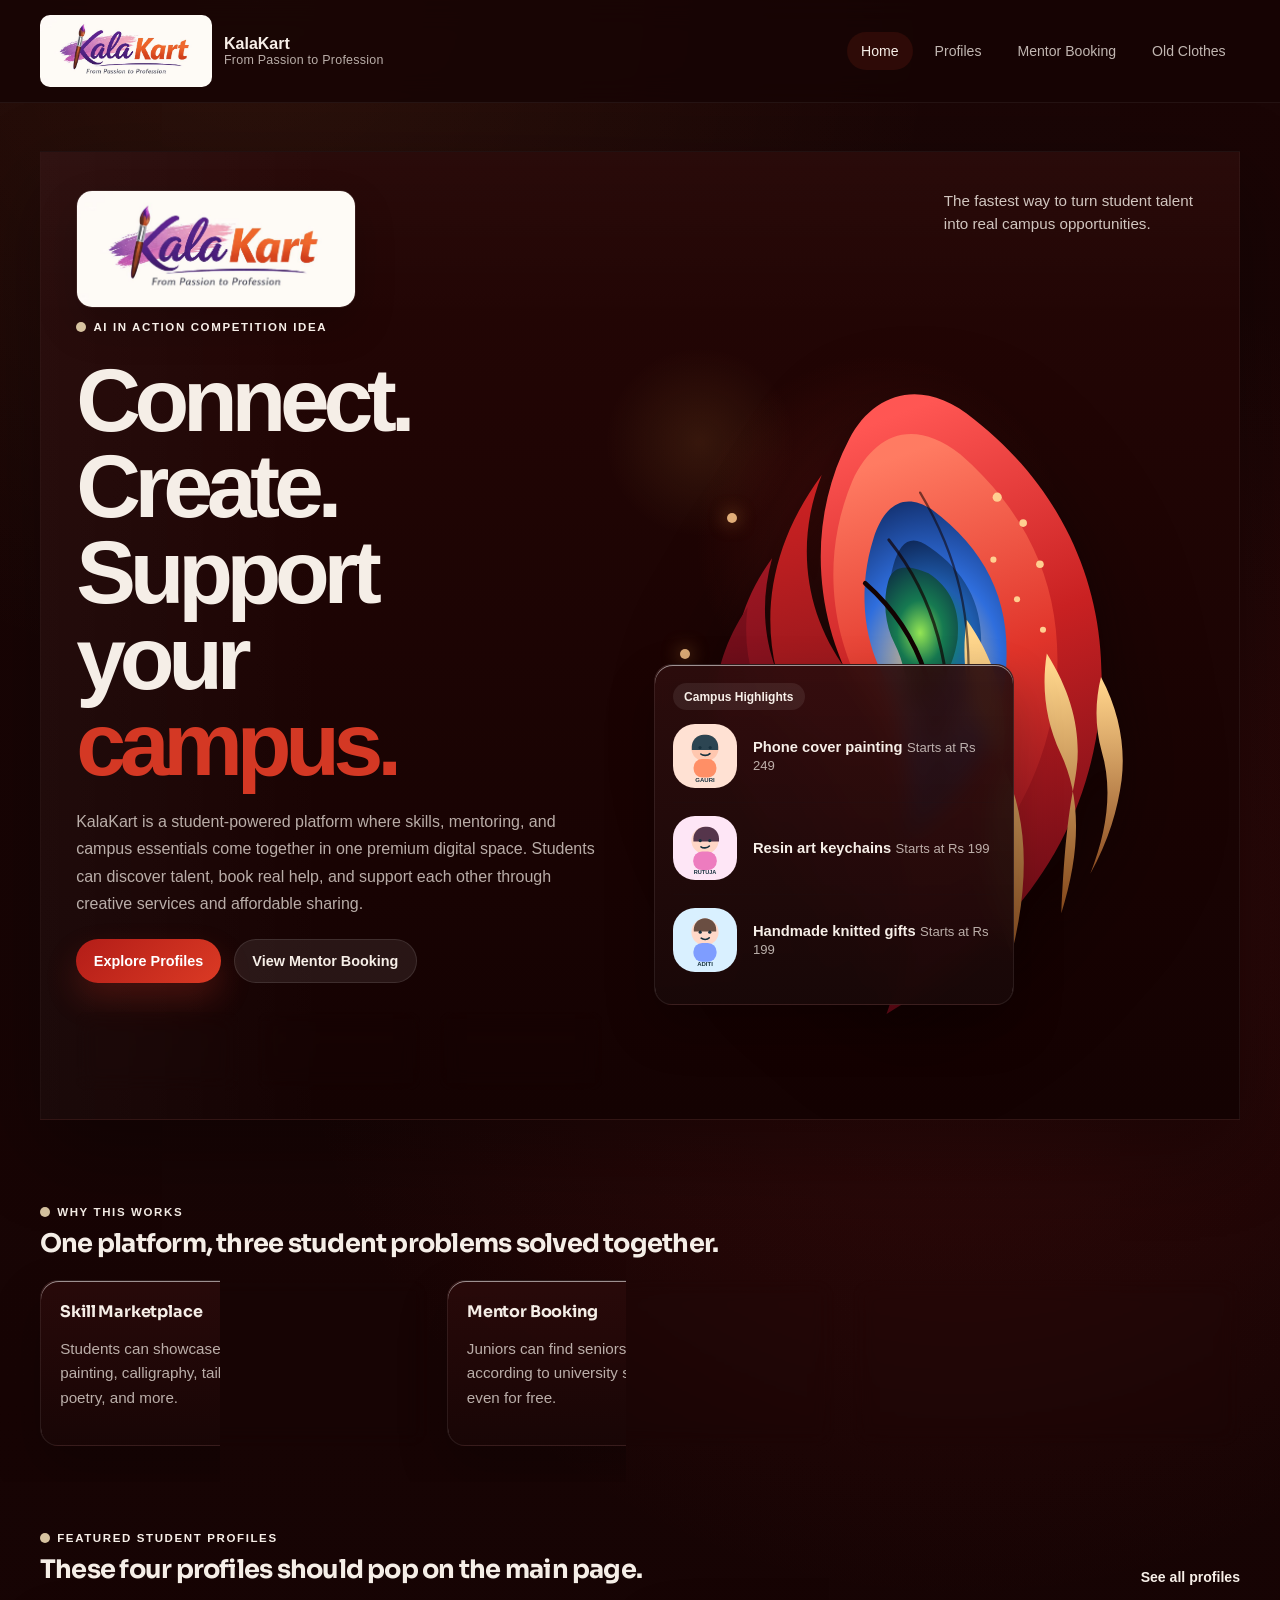
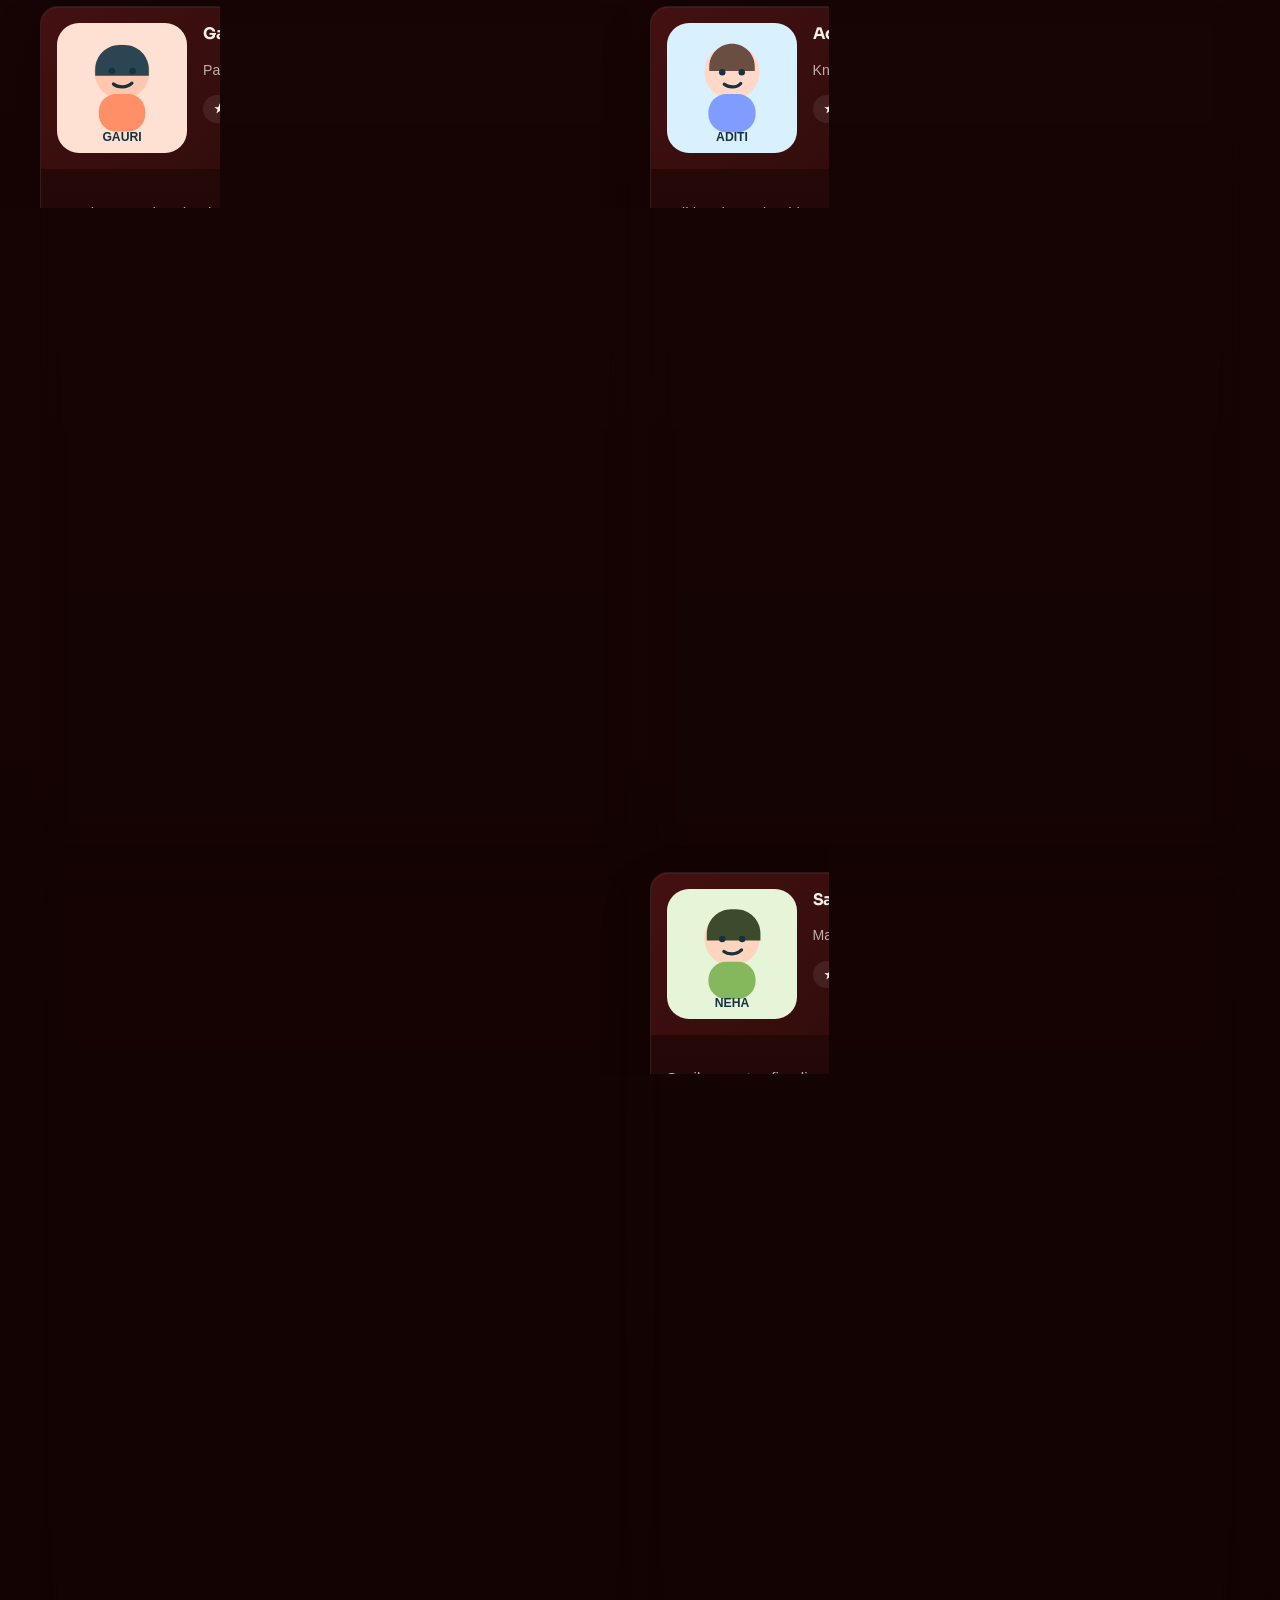
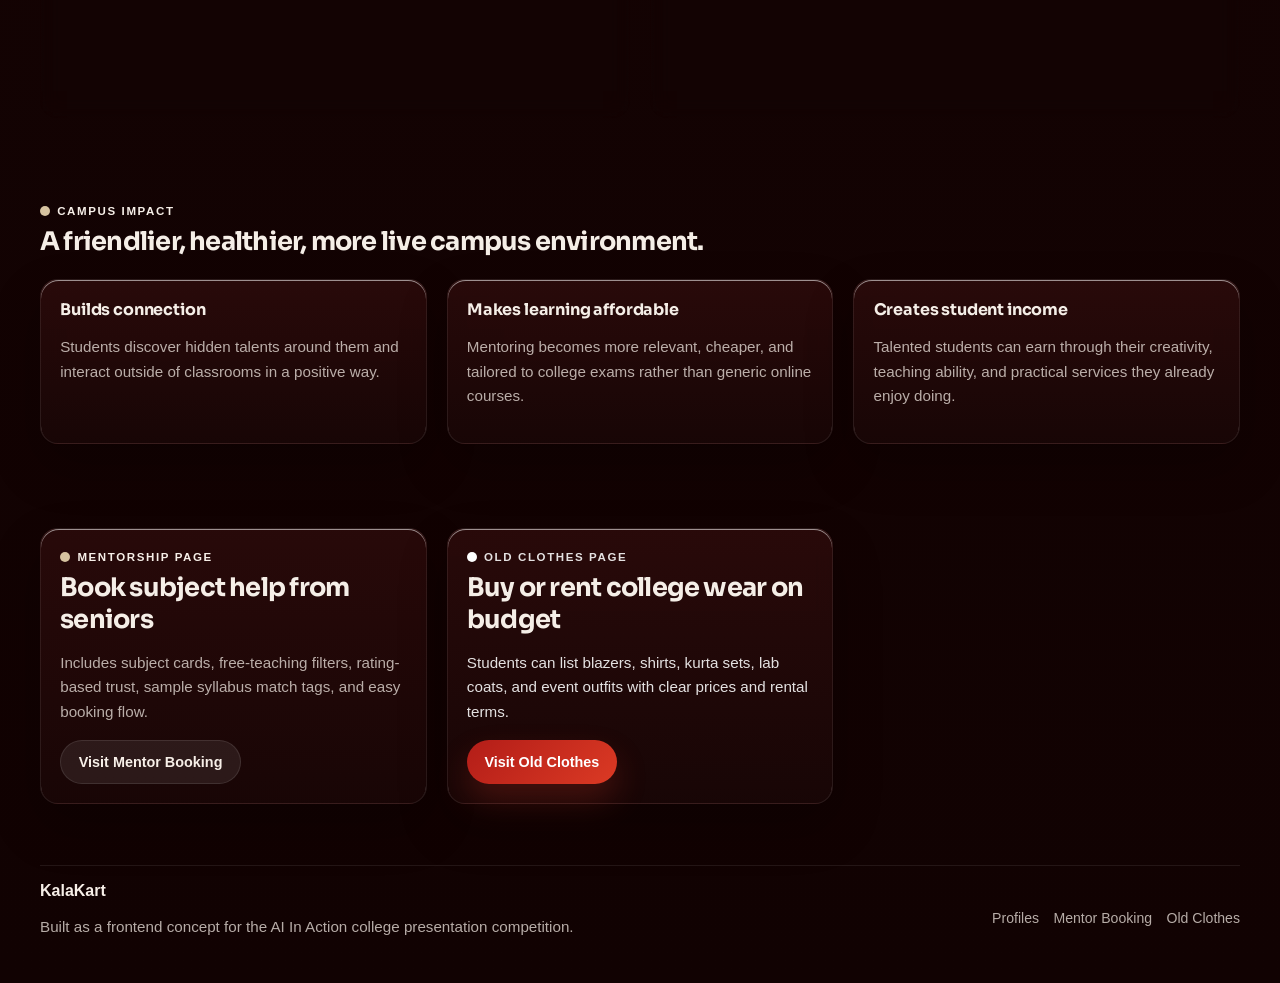
==== index.html @ e9db7f78 "EK he bar mein pushibg everythng" ====
<!DOCTYPE html>
<html lang="en">
<head>
  <meta charset="UTF-8">
  <meta name="viewport" content="width=device-width, initial-scale=1.0">
  <title>KalaKart | AI in Action</title>
  <link rel="preconnect" href="https://fonts.googleapis.com">
  <link rel="preconnect" href="https://fonts.gstatic.com" crossorigin>
  <link href="https://fonts.googleapis.com/css2?family=Outfit:wght@300;400;500;600;700;800&family=Sora:wght@400;600;700&display=swap" rel="stylesheet">
  <link rel="stylesheet" href="assets/css/styles.css">
</head>
<body data-page="home">
  <header class="site-header">
    <div class="container nav-shell">
      <a class="brand" href="index.html">
        <img class="brand-logo" src="assets/images/main_logo.jpeg" alt="KalaKart logo">
        <span>
          <strong>KalaKart</strong>
          <small>From Passion to Profession</small>
        </span>
      </a>
      <nav class="top-nav">
        <a href="index.html" class="active">Home</a>
        <a href="profiles.html">Profiles</a>
        <a href="mentor-booking.html">Mentor Booking</a>
        <a href="marketplace.html">Old Clothes</a>
      </nav>
    </div>
  </header>

  <main>
    <section class="hero-section">
      <div class="container hero-frame">
        <div class="hero-topline">
          <div class="hero-brand-block">
            <img class="hero-logo-badge" src="assets/images/main_logo.jpeg" alt="KalaKart logo">
            <span class="eyebrow">AI In Action Competition Idea</span>
          </div>
          <p>The fastest way to turn student talent into real campus opportunities.</p>
        </div>
        <div class="hero-grid hero-grid-premium">
          <div class="hero-copy hero-copy-premium">
            <h1>
              Connect.
              <br>
              Create.
              <br>
              Support your
              <span>campus.</span>
            </h1>
            <p>
              KalaKart is a student-powered platform where skills, mentoring, and campus essentials come together in one premium digital space. Students can discover talent, book real help, and support each other through creative services and affordable sharing.
            </p>
            <div class="hero-actions">
              <a class="button button-primary" href="profiles.html">Explore Profiles</a>
              <a class="button button-secondary" href="mentor-booking.html">View Mentor Booking</a>
            </div>
            <div class="hero-stats hero-stats-premium">
              <article>
                <strong>120+</strong>
                <span>student skills listed</span>
              </article>
              <article>
                <strong>48</strong>
                <span>services booked</span>
              </article>
              <article>
                <strong>32</strong>
                <span>mentor sessions</span>
              </article>
            </div>
          </div>
          <div class="hero-visual hero-visual-premium">
            <div class="hero-spark hero-spark-one"></div>
            <div class="hero-spark hero-spark-two"></div>
            <div class="hero-spark hero-spark-three"></div>
            <img class="hero-feather" src="assets/images/hero-feather.svg" alt="Decorative premium feather illustration">
            <div class="mockup-card hero-floating-card">
              <div class="mockup-chip">Campus Highlights</div>
              <div class="mockup-item">
                <img src="assets/images/avatars/gauri.svg" alt="Gauri Gandre portrait">
                <div>
                  <strong>Phone cover painting</strong>
                  <span>Starts at Rs 249</span>
                </div>
              </div>
              <div class="mockup-item">
                <img src="assets/images/avatars/rutuja.svg" alt="Pratiksha portrait">
                <div>
                  <strong>Resin art keychains</strong>
                  <span>Starts at Rs 199</span>
                </div>
              </div>
              <div class="mockup-item">
                <img src="assets/images/avatars/aditi.svg" alt="Aditi portrait">
                <div>
                  <strong>Handmade knitted gifts</strong>
                  <span>Starts at Rs 199</span>
                </div>
              </div>
            </div>
          </div>
        </div>
      </div>
    </section>

    <section class="container section section-dark">
      <div class="section-heading">
        <span class="eyebrow">Why This Works</span>
        <h2>One platform, three student problems solved together.</h2>
      </div>
      <div class="pillars-grid">
        <article class="info-card">
          <h3>Skill Marketplace</h3>
          <p>Students can showcase hobbies and talents like painting, calligraphy, tailoring, photography, editing, poetry, and more.</p>
        </article>
        <article class="info-card">
          <h3>Mentor Booking</h3>
          <p>Juniors can find seniors who teach exactly according to university syllabus, at fair prices or even for free.</p>
        </article>
        <article class="info-card">
          <h3>Smart Reuse Corner</h3>
          <p>Old shirts, blazers, lab coats, and event outfits can be sold or rented, saving money and reducing waste on campus.</p>
        </article>
      </div>
    </section>

    <section class="container section section-dark">
      <div class="section-heading inline-heading">
        <div>
          <span class="eyebrow">Featured Student Profiles</span>
          <h2>These four profiles should pop on the main page.</h2>
        </div>
        <a class="text-link" href="profiles.html">See all profiles</a>
      </div>
      <div id="featuredProfiles" class="card-grid"></div>
    </section>

    <section class="container section showcase-section section-dark">
      <div class="section-heading">
        <span class="eyebrow">Campus Impact</span>
        <h2>A friendlier, healthier, more live campus environment.</h2>
      </div>
      <div class="impact-grid">
        <article class="impact-card warm">
          <h3>Builds connection</h3>
          <p>Students discover hidden talents around them and interact outside of classrooms in a positive way.</p>
        </article>
        <article class="impact-card mint">
          <h3>Makes learning affordable</h3>
          <p>Mentoring becomes more relevant, cheaper, and tailored to college exams rather than generic online courses.</p>
        </article>
        <article class="impact-card peach">
          <h3>Creates student income</h3>
          <p>Talented students can earn through their creativity, teaching ability, and practical services they already enjoy doing.</p>
        </article>
      </div>
    </section>

    <section class="container section split-banner section-dark">
      <article class="banner-card">
        <span class="eyebrow">Mentorship Page</span>
        <h3>Book subject help from seniors</h3>
        <p>Includes subject cards, free-teaching filters, rating-based trust, sample syllabus match tags, and easy booking flow.</p>
        <a class="button button-secondary" href="mentor-booking.html">Visit Mentor Booking</a>
      </article>
      <article class="banner-card accent">
        <span class="eyebrow">Old Clothes Page</span>
        <h3>Buy or rent college wear on budget</h3>
        <p>Students can list blazers, shirts, kurta sets, lab coats, and event outfits with clear prices and rental terms.</p>
        <a class="button button-primary" href="marketplace.html">Visit Old Clothes</a>
      </article>
    </section>
  </main>

  <footer class="site-footer">
    <div class="container footer-shell">
      <div>
        <strong>KalaKart</strong>
        <p>Built as a frontend concept for the AI In Action college presentation competition.</p>
      </div>
      <div class="footer-links">
        <a href="profiles.html">Profiles</a>
        <a href="mentor-booking.html">Mentor Booking</a>
        <a href="marketplace.html">Old Clothes</a>
      </div>
    </div>
  </footer>

  <script src="assets/js/data.js"></script>
  <script src="assets/js/main.js"></script>
</body>
</html>
---- assets/css/styles.css ----
:root {
  --bg: #f3f4f6;
  --surface: rgba(255, 255, 255, 0.92);
  --surface-strong: #ffffff;
  --ink: #111827;
  --muted: #6b7280;
  --line: rgba(17, 24, 39, 0.09);
  --accent: #2f5d50;
  --accent-deep: #162a25;
  --mint: #e8f0ec;
  --sky: #edf2f7;
  --gold: #d7c3a0;
  --peach: #f3ebe4;
  --shadow: 0 18px 40px rgba(15, 23, 42, 0.06);
  --radius-xl: 18px;
  --radius-lg: 14px;
  --radius-md: 10px;
  --max: 1200px;
  --font-body: "Helvetica Neue", Helvetica, Arial, sans-serif;
  --font-display: "Sora", "Helvetica Neue", Helvetica, Arial, sans-serif;
}

* {
  box-sizing: border-box;
}

html {
  scroll-behavior: smooth;
}

body {
  margin: 0;
  font-family: var(--font-body);
  color: var(--ink);
  background:
    radial-gradient(circle at top left, rgba(47, 93, 80, 0.06), transparent 20%),
    linear-gradient(180deg, #f8fafc 0%, #f3f4f6 100%);
}

img {
  display: block;
  max-width: 100%;
}

a {
  color: inherit;
  text-decoration: none;
}

.container {
  width: min(var(--max), calc(100% - 2.5rem));
  margin: 0 auto;
}

.site-header {
  position: sticky;
  top: 0;
  z-index: 10;
  backdrop-filter: blur(14px);
  background: rgba(248, 250, 252, 0.84);
  border-bottom: 1px solid rgba(17, 24, 39, 0.05);
}

.nav-shell,
.footer-shell,
.hero-grid,
.pillars-grid,
.impact-grid,
.split-banner,
.mentor-layout,
.market-insights,
.hero-stats,
.mentor-controls {
  display: grid;
  gap: 1.25rem;
}

.nav-shell {
  grid-template-columns: 1fr auto;
  align-items: center;
  padding: 0.95rem 0;
}

.brand {
  display: inline-flex;
  align-items: center;
  gap: 0.75rem;
}

.brand-logo {
  width: 172px;
  height: auto;
  border-radius: 10px;
  display: block;
}

.brand strong,
.brand small {
  display: block;
}

.brand small {
  color: var(--muted);
  font-family: var(--font-body);
  font-size: 0.78rem;
  letter-spacing: 0.02em;
}

.brand-mark {
  width: 42px;
  height: 42px;
  display: grid;
  place-items: center;
  border-radius: 12px;
  background: linear-gradient(135deg, #18342e, #315f52);
  color: white;
  font-family: var(--font-display);
  font-weight: 700;
  letter-spacing: 0.04em;
  box-shadow: 0 10px 24px rgba(22, 42, 37, 0.18);
}

.top-nav {
  display: flex;
  flex-wrap: wrap;
  gap: 0.45rem;
}

.top-nav a {
  padding: 0.68rem 0.9rem;
  border-radius: 999px;
  color: var(--muted);
  transition: 0.25s ease;
  font-family: var(--font-body);
  font-size: 0.88rem;
  font-weight: 500;
}

.top-nav a:hover,
.top-nav a.active {
  background: rgba(95, 118, 104, 0.12);
  color: var(--accent-deep);
}

.hero-section,
.page-main,
.section {
  padding: 3rem 0;
}

.hero-grid,
.mentor-layout {
  grid-template-columns: 1.2fr 0.8fr;
  align-items: center;
}

.hero-copy h1,
.page-hero h1 {
  font-family: var(--font-display);
  font-size: clamp(2rem, 3.1vw, 3rem);
  line-height: 1.12;
  margin: 0.55rem 0 0.9rem;
  max-width: 14ch;
  letter-spacing: -0.04em;
}

.hero-copy p,
.page-hero p,
.info-card p,
.impact-card p,
.profile-card p,
.mentor-card p,
.market-card p,
.banner-card p,
.site-footer p,
.mini-note p {
  color: var(--muted);
  font-size: 0.95rem;
  line-height: 1.62;
  font-family: var(--font-body);
}

.eyebrow {
  display: inline-flex;
  align-items: center;
  gap: 0.45rem;
  font-size: 0.72rem;
  font-weight: 700;
  letter-spacing: 0.14em;
  text-transform: uppercase;
  color: var(--accent-deep);
  font-family: var(--font-body);
}

.eyebrow::before {
  content: "";
  width: 10px;
  height: 10px;
  border-radius: 50%;
  background: var(--gold);
}

.button,
.text-link {
  transition: transform 0.2s ease, box-shadow 0.2s ease, background 0.2s ease;
}

.button {
  display: inline-flex;
  align-items: center;
  justify-content: center;
  min-height: 44px;
  padding: 0.8rem 1.1rem;
  border-radius: 999px;
  font-weight: 600;
  font-family: var(--font-body);
  font-size: 0.9rem;
}

.button:hover,
.text-link:hover {
  transform: translateY(-2px);
}

.button-primary {
  background: linear-gradient(135deg, var(--accent-deep), var(--accent));
  color: white;
  box-shadow: 0 10px 22px rgba(22, 42, 37, 0.16);
}

.button-secondary {
  background: rgba(255, 255, 255, 0.72);
  border: 1px solid rgba(17, 24, 39, 0.09);
  color: var(--ink);
}

.hero-actions {
  display: flex;
  flex-wrap: wrap;
  gap: 0.8rem;
  margin: 1.4rem 0 1.8rem;
}

.hero-stats {
  grid-template-columns: repeat(3, minmax(0, 1fr));
}

.hero-stats article,
.info-card,
.impact-card,
.banner-card,
.mockup-card,
.profile-card,
.mentor-card,
.control-card,
.booking-panel,
.market-card,
.pricing-card,
.filters-bar,
.page-hero {
  background: var(--surface);
  border: 1px solid var(--line);
  box-shadow: var(--shadow);
  backdrop-filter: blur(10px);
}

.hero-stats article {
  padding: 1rem;
  border-radius: var(--radius-md);
}

.hero-stats strong {
  display: block;
  font-family: var(--font-display);
  font-size: 1.18rem;
  margin-bottom: 0.2rem;
}

.hero-stats span {
  color: var(--muted);
  font-size: 0.84rem;
  font-family: var(--font-body);
}

.mockup-card {
  border-radius: 18px;
  padding: 1.1rem;
  background:
    linear-gradient(180deg, rgba(255, 255, 255, 0.96), rgba(248, 250, 252, 0.92)),
    linear-gradient(135deg, rgba(47, 93, 80, 0.04), rgba(237, 242, 247, 0.16));
}

.mockup-chip,
.status-pill,
.tag,
.price-badge,
.review-chip {
  display: inline-flex;
  align-items: center;
  gap: 0.45rem;
  padding: 0.42rem 0.7rem;
  border-radius: 999px;
  font-size: 0.75rem;
  font-weight: 600;
  font-family: var(--font-body);
}

.mockup-chip,
.price-badge {
  background: rgba(17, 24, 39, 0.05);
}

.status-pill {
  background: rgba(47, 93, 80, 0.08);
  color: var(--ink);
}

.mockup-item {
  display: grid;
  grid-template-columns: 64px 1fr;
  gap: 1rem;
  align-items: center;
  padding: 0.85rem 0;
  border-bottom: 1px solid rgba(24, 34, 45, 0.08);
}

.mockup-item:last-child {
  border-bottom: 0;
}

.mockup-item img,
.profile-header img,
.mentor-avatar,
.market-card img {
  width: 100%;
  border-radius: 22px;
}

.section-heading {
  margin-bottom: 1.35rem;
}

.section-heading h2,
.banner-card h3,
.pricing-card h3,
.booking-panel h3 {
  font-family: var(--font-display);
  font-size: clamp(1.35rem, 2vw, 1.9rem);
  margin: 0.35rem 0 0;
  letter-spacing: -0.03em;
}

.inline-heading {
  display: flex;
  justify-content: space-between;
  align-items: end;
  gap: 1rem;
}

.text-link {
  font-weight: 600;
  color: var(--accent-deep);
  font-family: var(--font-body);
  font-size: 0.88rem;
}

.pillars-grid,
.impact-grid,
.split-banner,
.market-insights {
  grid-template-columns: repeat(3, minmax(0, 1fr));
}

.info-card,
.impact-card,
.banner-card,
.pricing-card,
.control-card,
.booking-panel,
.page-hero {
  border-radius: var(--radius-xl);
  padding: 1.2rem;
}

.impact-card.warm {
  background: linear-gradient(180deg, rgba(243, 235, 228, 0.88), rgba(255, 255, 255, 0.92));
}

.impact-card.mint {
  background: linear-gradient(180deg, rgba(232, 240, 236, 0.88), rgba(255, 255, 255, 0.92));
}

.impact-card.peach {
  background: linear-gradient(180deg, rgba(237, 242, 247, 0.92), rgba(255, 255, 255, 0.92));
}

.banner-card.accent {
  background: linear-gradient(135deg, rgba(22, 42, 37, 0.98), rgba(47, 93, 80, 0.92));
  color: white;
}

.banner-card.accent p,
.banner-card.accent .eyebrow {
  color: rgba(255, 255, 255, 0.88);
}

.banner-card.accent .eyebrow::before {
  background: white;
}

.card-grid,
.market-grid {
  display: grid;
  grid-template-columns: repeat(2, minmax(0, 1fr));
  gap: 1.2rem;
}

.large-gap {
  gap: 1.4rem;
}

.profile-card {
  border-radius: 18px;
  overflow: hidden;
}

.profile-header {
  position: relative;
  display: grid;
  grid-template-columns: 130px 1fr;
  gap: 1rem;
  padding: 1rem;
  background: linear-gradient(135deg, rgba(237, 242, 247, 0.84), rgba(243, 244, 246, 0.86));
}

.profile-header::after {
  content: "";
  position: absolute;
  inset: auto -40px -55px auto;
  width: 108px;
  height: 108px;
  border-radius: 50%;
  background: rgba(255, 255, 255, 0.46);
}

.profile-name-row {
  display: flex;
  flex-wrap: wrap;
  justify-content: space-between;
  align-items: start;
  gap: 0.7rem;
}

.profile-name-row h3,
.mentor-card h3,
.market-card h3,
.info-card h3,
.impact-card h3 {
  margin: 0;
  font-family: var(--font-display);
  font-size: 1rem;
  letter-spacing: -0.01em;
}

.profile-meta {
  padding: 1rem;
}

.tag-row,
.review-row,
.meta-row {
  display: flex;
  flex-wrap: wrap;
  gap: 0.55rem;
}

.tag {
  background: rgba(24, 34, 45, 0.05);
  color: var(--ink);
}

.review-chip {
  background: rgba(95, 118, 104, 0.1);
  color: var(--accent-deep);
}

.meta-row {
  margin: 0.9rem 0 1rem;
}

.meta-card {
  flex: 1 1 120px;
  padding: 0.75rem;
  border-radius: 14px;
  background: rgba(17, 24, 39, 0.035);
}

.meta-card strong {
  display: block;
  font-size: 0.96rem;
  margin-bottom: 0.2rem;
  font-family: var(--font-body);
}

.sample-work {
  display: grid;
  grid-template-columns: 110px 1fr;
  gap: 1rem;
  align-items: center;
  padding: 0.8rem;
  border-radius: 16px;
  background: rgba(255, 255, 255, 0.84);
  border: 1px solid rgba(17, 24, 39, 0.06);
}

.sample-review {
  grid-template-columns: 1fr;
}

.sample-work img {
  width: 100%;
  border-radius: 14px;
}

.work-gallery-block {
  margin-top: 1rem;
}

.gallery-head {
  display: flex;
  justify-content: space-between;
  align-items: center;
  gap: 0.75rem;
  margin-bottom: 0.75rem;
  font-family: var(--font-body);
}

.gallery-head strong {
  font-size: 0.94rem;
}

.gallery-head span {
  color: var(--muted);
  font-size: 0.8rem;
}

.work-gallery {
  display: grid;
  grid-template-columns: repeat(3, minmax(0, 1fr));
  gap: 0.7rem;
}

.gallery-item {
  position: relative;
  border: 0;
  padding: 0;
  background: none;
  border-radius: 14px;
  overflow: hidden;
  cursor: pointer;
  aspect-ratio: 1 / 1;
  box-shadow: 0 8px 18px rgba(15, 23, 42, 0.08);
  transition: transform 0.18s ease, box-shadow 0.18s ease;
}

.gallery-item:hover {
  transform: translateY(-3px);
  box-shadow: 0 14px 28px rgba(15, 23, 42, 0.14);
}

.gallery-item img {
  width: 100%;
  height: 100%;
  object-fit: cover;
}

.gallery-overlay {
  position: absolute;
  inset: 0;
  display: flex;
  flex-direction: column;
  justify-content: end;
  gap: 0.2rem;
  padding: 0.8rem;
  background: linear-gradient(180deg, rgba(17, 24, 39, 0.02), rgba(17, 24, 39, 0.75));
  color: white;
  opacity: 0;
  transition: opacity 0.18s ease;
  text-align: left;
}

.gallery-item:hover .gallery-overlay,
.gallery-item:focus-visible .gallery-overlay {
  opacity: 1;
}

.gallery-overlay strong,
.gallery-overlay small {
  font-family: var(--font-body);
}

.gallery-overlay strong {
  font-size: 0.83rem;
  font-weight: 600;
}

.gallery-overlay small {
  font-size: 0.72rem;
  opacity: 0.86;
}

.work-lightbox {
  position: fixed;
  inset: 0;
  display: none;
  z-index: 50;
}

.work-lightbox.is-open {
  display: grid;
  place-items: center;
}

.lightbox-backdrop {
  position: absolute;
  inset: 0;
  border: 0;
  background: rgba(17, 24, 39, 0.72);
  backdrop-filter: blur(6px);
}

.lightbox-panel {
  position: relative;
  z-index: 1;
  width: min(760px, calc(100% - 1.5rem));
  background: rgba(255, 255, 255, 0.96);
  border: 1px solid rgba(17, 24, 39, 0.08);
  border-radius: 18px;
  padding: 1rem;
  box-shadow: 0 30px 80px rgba(15, 23, 42, 0.24);
}

.lightbox-close {
  position: absolute;
  top: 0.8rem;
  right: 0.8rem;
  width: 36px;
  height: 36px;
  border: 0;
  border-radius: 999px;
  background: rgba(17, 24, 39, 0.08);
  color: var(--ink);
  font-size: 1.35rem;
  cursor: pointer;
}

.lightbox-image {
  width: 100%;
  border-radius: 14px;
  border: 1px solid rgba(17, 24, 39, 0.06);
}

.lightbox-copy {
  display: flex;
  justify-content: space-between;
  gap: 1rem;
  align-items: center;
  margin-top: 0.85rem;
  font-family: var(--font-body);
}

.lightbox-title {
  font-size: 1rem;
}

.lightbox-owner {
  color: var(--muted);
  font-size: 0.88rem;
}

body.lightbox-open {
  overflow: hidden;
}

.student-note {
  margin-top: 1rem;
  padding: 0.9rem;
  border-left: 3px solid var(--accent);
  background: rgba(47, 93, 80, 0.05);
  border-radius: 0 14px 14px 0;
  font-family: var(--font-body);
  font-size: 0.9rem;
  line-height: 1.6;
}

.page-main {
  min-height: calc(100vh - 164px);
}

.page-hero {
  margin-top: 2rem;
}

.filters-bar {
  display: flex;
  flex-wrap: wrap;
  gap: 0.7rem;
  align-items: center;
  margin: 1.2rem 0 1.8rem;
  border-radius: 18px;
  padding: 0.9rem;
}

.filter-pill {
  border: 0;
  background: rgba(24, 34, 45, 0.06);
  color: var(--ink);
  padding: 0.66rem 0.88rem;
  border-radius: 999px;
  font: inherit;
  font-family: var(--font-body);
  font-size: 0.84rem;
  font-weight: 500;
}

.filter-pill.active {
  background: linear-gradient(135deg, var(--accent-deep), var(--accent));
  color: white;
}

.mentor-hero,
.mentor-controls,
.mentor-layout {
  margin-top: 1.4rem;
}

.mentor-controls {
  grid-template-columns: repeat(3, minmax(0, 1fr));
}

.control-card strong {
  display: block;
  margin-bottom: 0.25rem;
}

.stack-list {
  display: grid;
  gap: 0.9rem;
}

.mentor-card {
  display: grid;
  grid-template-columns: 84px 1fr auto;
  gap: 0.9rem;
  align-items: center;
  border-radius: 18px;
  padding: 0.95rem;
}

.mentor-avatar {
  width: 84px;
  height: 84px;
}

.mentor-actions {
  display: grid;
  gap: 0.6rem;
  justify-items: end;
}

.booking-panel ol {
  padding-left: 1.2rem;
  color: var(--muted);
  line-height: 1.7;
  font-size: 0.94rem;
  font-family: var(--font-body);
}

.mini-note {
  margin-top: 1.1rem;
  padding: 0.95rem;
  border-radius: 14px;
  background: rgba(47, 93, 80, 0.05);
}

.market-grid {
  margin-top: 1.4rem;
}

.market-card {
  padding: 0.95rem;
  border-radius: 20px;
}

.market-card img {
  aspect-ratio: 16 / 10;
  object-fit: cover;
  margin-bottom: 0.9rem;
}

.market-meta {
  display: flex;
  flex-wrap: wrap;
  gap: 0.5rem;
  margin: 0.8rem 0 0.9rem;
}

.site-footer {
  padding: 0.8rem 0 1.8rem;
}

.footer-shell {
  grid-template-columns: 1fr auto;
  align-items: center;
  padding-top: 1rem;
  border-top: 1px solid rgba(17, 24, 39, 0.07);
}

.footer-links {
  display: flex;
  flex-wrap: wrap;
  gap: 0.9rem;
  color: var(--muted);
  font-family: var(--font-body);
  font-size: 0.88rem;
}

.hero-copy,
.hero-visual,
.page-hero,
.info-card,
.impact-card,
.profile-card,
.mentor-card,
.market-card,
.banner-card,
.pricing-card,
.booking-panel,
.control-card {
  position: relative;
}

.page-hero::before,
.info-card::before,
.impact-card::before,
.profile-card::before,
.mentor-card::before,
.market-card::before,
.banner-card::before,
.pricing-card::before,
.booking-panel::before,
.control-card::before,
.mockup-card::before {
  content: "";
  position: absolute;
  inset: 0;
  border-radius: inherit;
  pointer-events: none;
  box-shadow: inset 0 1px 0 rgba(255, 255, 255, 0.55);
}

.profile-header p,
.mockup-item span,
.mockup-item strong,
.control-card span,
.control-card strong,
.mentor-card strong,
.mentor-card p,
.market-card p,
.meta-card span,
.meta-card strong {
  font-family: var(--font-body);
}

.profile-header p,
.control-card span,
.meta-card span {
  color: var(--muted);
  font-size: 0.88rem;
}

.mockup-item strong {
  font-size: 0.92rem;
  font-weight: 600;
}

.mockup-item span {
  color: var(--muted);
  font-size: 0.82rem;
}

.pricing-card ul {
  margin: 0.9rem 0 0;
  padding-left: 1.1rem;
  color: var(--muted);
  font-size: 0.94rem;
  line-height: 1.75;
  font-family: var(--font-body);
}

@media (max-width: 960px) {
  .hero-grid,
  .mentor-layout,
  .pillars-grid,
  .impact-grid,
  .split-banner,
  .mentor-controls,
  .market-insights,
  .card-grid,
  .market-grid,
  .footer-shell {
    grid-template-columns: 1fr;
  }

  .nav-shell {
    grid-template-columns: 1fr;
    gap: 1rem;
  }

  .top-nav {
    justify-content: flex-start;
  }

  .hero-copy h1,
  .page-hero h1 {
    max-width: unset;
  }

  .hero-stats {
    grid-template-columns: 1fr;
  }

  .mentor-card {
    grid-template-columns: 1fr;
    justify-items: start;
  }

  .mentor-actions {
    justify-items: start;
  }
}

@media (max-width: 640px) {
  .container {
    width: min(var(--max), calc(100% - 1rem));
  }

  .profile-header,
  .sample-work,
  .work-gallery,
  .lightbox-copy {
    grid-template-columns: 1fr;
  }

  .top-nav a,
  .button {
    width: 100%;
  }

  .hero-actions {
    flex-direction: column;
  }

  .lightbox-copy {
    display: grid;
  }
}

body {
  color: #f7efe8;
  background:
    radial-gradient(circle at 75% 22%, rgba(195, 37, 37, 0.16), transparent 20%),
    radial-gradient(circle at 20% 0%, rgba(255, 166, 77, 0.08), transparent 16%),
    linear-gradient(180deg, #1a0505 0%, #110202 100%);
}

.site-header {
  background: rgba(22, 4, 4, 0.82);
  border-bottom: 1px solid rgba(255, 255, 255, 0.06);
}

.brand strong,
.top-nav a.active,
.top-nav a:hover,
.eyebrow,
.text-link,
.footer-links a:hover {
  color: #f7efe8;
}

.brand small,
.top-nav a,
.hero-copy p,
.page-hero p,
.info-card p,
.impact-card p,
.profile-card p,
.mentor-card p,
.market-card p,
.banner-card p,
.site-footer p,
.mini-note p,
.gallery-head span,
.profile-header p,
.control-card span,
.meta-card span,
.mockup-item span,
.lightbox-owner,
.pricing-card ul,
.booking-panel ol,
.footer-links {
  color: rgba(247, 239, 232, 0.72);
}

.brand-mark {
  background: linear-gradient(135deg, #861313, #d43824);
  box-shadow: 0 14px 34px rgba(212, 56, 36, 0.28);
}

.top-nav a {
  color: rgba(247, 239, 232, 0.76);
}

.top-nav a:hover,
.top-nav a.active {
  background: rgba(212, 56, 36, 0.12);
}

.hero-frame {
  position: relative;
  overflow: hidden;
  padding: 2.4rem 2.2rem 1.8rem;
  border-radius: 0;
  background:
    radial-gradient(circle at 70% 40%, rgba(197, 43, 33, 0.22), transparent 18%),
    radial-gradient(circle at 55% 30%, rgba(255, 175, 76, 0.1), transparent 10%),
    linear-gradient(180deg, #250605 0%, #140202 100%);
  border: 1px solid rgba(255, 255, 255, 0.06);
  box-shadow: 0 30px 80px rgba(0, 0, 0, 0.32);
}

.hero-frame::before {
  content: "";
  position: absolute;
  inset: 0;
  background:
    linear-gradient(90deg, rgba(255, 255, 255, 0.03), transparent 24%),
    linear-gradient(180deg, rgba(255, 255, 255, 0.02), transparent 18%);
  pointer-events: none;
}

.hero-topline {
  display: flex;
  justify-content: space-between;
  align-items: start;
  gap: 1rem;
  margin-bottom: 1.5rem;
  position: relative;
  z-index: 1;
}

.hero-brand-block {
  display: grid;
  gap: 0.8rem;
}

.hero-logo-badge {
  width: min(280px, 52vw);
  height: auto;
  border-radius: 16px;
  border: 1px solid rgba(255, 255, 255, 0.08);
  box-shadow: 0 18px 40px rgba(0, 0, 0, 0.18);
}

.hero-topline p {
  margin: 0;
  max-width: 260px;
  font-size: 0.95rem;
  line-height: 1.5;
  color: rgba(247, 239, 232, 0.82);
}

.hero-grid-premium {
  grid-template-columns: 0.95fr 1.05fr;
  min-height: 620px;
}

.hero-copy-premium {
  align-self: center;
  position: relative;
  z-index: 1;
}

.hero-copy-premium h1 {
  max-width: 7ch;
  margin: 0;
  font-family: "Helvetica Neue", Helvetica, Arial, sans-serif;
  font-size: clamp(3.5rem, 7vw, 6rem);
  font-weight: 800;
  line-height: 0.96;
  letter-spacing: -0.07em;
  color: #f5eee7;
}

.hero-copy-premium h1 span {
  color: #d43824;
}

.hero-copy-premium p {
  max-width: 520px;
  margin: 1.35rem 0 0;
  font-size: 1rem;
  line-height: 1.7;
}

.hero-stats-premium {
  margin-top: 1.6rem;
  max-width: 680px;
}

.hero-stats-premium article,
.info-card,
.impact-card,
.banner-card,
.mockup-card,
.profile-card,
.mentor-card,
.control-card,
.booking-panel,
.market-card,
.pricing-card,
.filters-bar,
.page-hero {
  background: linear-gradient(180deg, rgba(42, 10, 10, 0.92), rgba(25, 6, 6, 0.94));
  border: 1px solid rgba(255, 255, 255, 0.08);
  box-shadow: 0 22px 50px rgba(0, 0, 0, 0.22);
}

.hero-stats strong,
.section-heading h2,
.banner-card h3,
.pricing-card h3,
.booking-panel h3,
.profile-name-row h3,
.mentor-card h3,
.market-card h3,
.info-card h3,
.impact-card h3,
.gallery-head strong,
.lightbox-title {
  color: #f5eee7;
}

.hero-stats span,
.gallery-overlay small {
  color: rgba(247, 239, 232, 0.7);
}

.hero-visual-premium {
  position: relative;
  min-height: 620px;
}

.hero-feather {
  position: absolute;
  right: 1rem;
  bottom: -1rem;
  width: min(580px, 100%);
  filter: drop-shadow(0 34px 50px rgba(0, 0, 0, 0.34));
}

.hero-floating-card {
  position: absolute;
  left: 2rem;
  bottom: 1.8rem;
  width: min(360px, calc(100% - 3rem));
  background: linear-gradient(180deg, rgba(45, 13, 13, 0.92), rgba(25, 8, 8, 0.96));
  border-radius: 18px;
  z-index: 2;
}

.hero-spark {
  position: absolute;
  width: 10px;
  height: 10px;
  border-radius: 50%;
  background: rgba(255, 200, 140, 0.88);
  box-shadow: 0 0 18px rgba(255, 168, 76, 0.65);
  z-index: 0;
}

.hero-spark-one {
  top: 16%;
  left: 18%;
}

.hero-spark-two {
  top: 38%;
  left: 10%;
}

.hero-spark-three {
  top: 46%;
  left: 34%;
}

.mockup-chip,
.price-badge,
.tag,
.review-chip,
.status-pill {
  background: rgba(255, 255, 255, 0.08);
  color: #f7efe8;
}

.tag {
  border: 1px solid rgba(255, 255, 255, 0.06);
}

.button-primary {
  background: linear-gradient(135deg, #b31d18, #db3a24);
  box-shadow: 0 16px 32px rgba(212, 56, 36, 0.24);
}

.button-secondary {
  background: rgba(255, 255, 255, 0.08);
  border-color: rgba(255, 255, 255, 0.1);
  color: #f7efe8;
}

.section-dark {
  padding-top: 2.2rem;
}

.impact-card.warm,
.impact-card.mint,
.impact-card.peach,
.banner-card.accent {
  background: linear-gradient(180deg, rgba(42, 10, 10, 0.94), rgba(25, 6, 6, 0.96));
}

.profile-header {
  background: linear-gradient(135deg, rgba(70, 17, 17, 0.92), rgba(29, 8, 8, 0.9));
}

.meta-card,
.sample-work,
.mini-note,
.student-note {
  background: rgba(255, 255, 255, 0.05);
  border-color: rgba(255, 255, 255, 0.06);
}

.student-note {
  border-left-color: #db3a24;
}

.gallery-item {
  box-shadow: 0 16px 26px rgba(0, 0, 0, 0.22);
}

.gallery-overlay {
  background: linear-gradient(180deg, rgba(20, 2, 2, 0.02), rgba(20, 2, 2, 0.84));
}

.page-hero-premium {
  background:
    radial-gradient(circle at 80% 30%, rgba(212, 56, 36, 0.18), transparent 18%),
    linear-gradient(180deg, rgba(36, 9, 9, 0.94), rgba(20, 4, 4, 0.96));
}

.filters-bar {
  background: rgba(31, 7, 7, 0.92);
}

.filter-pill {
  background: rgba(255, 255, 255, 0.06);
  color: #f7efe8;
}

.filter-pill.active {
  background: linear-gradient(135deg, #b31d18, #db3a24);
}

.lightbox-panel {
  background: linear-gradient(180deg, rgba(35, 8, 8, 0.98), rgba(18, 4, 4, 0.98));
  border-color: rgba(255, 255, 255, 0.08);
}

.lightbox-close {
  background: rgba(255, 255, 255, 0.08);
  color: #f7efe8;
}

.lightbox-image {
  border-color: rgba(255, 255, 255, 0.08);
}

.footer-shell {
  border-top-color: rgba(255, 255, 255, 0.08);
}

@media (max-width: 960px) {
  .brand-logo {
    width: 148px;
  }

  .hero-frame {
    padding: 1.5rem 1.2rem 1.2rem;
  }

  .hero-topline {
    display: grid;
  }

  .hero-grid-premium {
    grid-template-columns: 1fr;
    min-height: auto;
  }

  .hero-visual-premium {
    min-height: 480px;
  }

  .hero-copy-premium h1 {
    max-width: unset;
    font-size: clamp(3rem, 14vw, 4.7rem);
  }

  .hero-feather {
    width: min(460px, 92%);
  }

  .hero-floating-card {
    position: relative;
    left: auto;
    bottom: auto;
    width: 100%;
    margin-top: 14rem;
  }
}

@media (max-width: 640px) {
  .brand {
    display: grid;
    justify-items: start;
  }

  .brand-logo,
  .hero-logo-badge {
    width: min(220px, 78vw);
  }
}
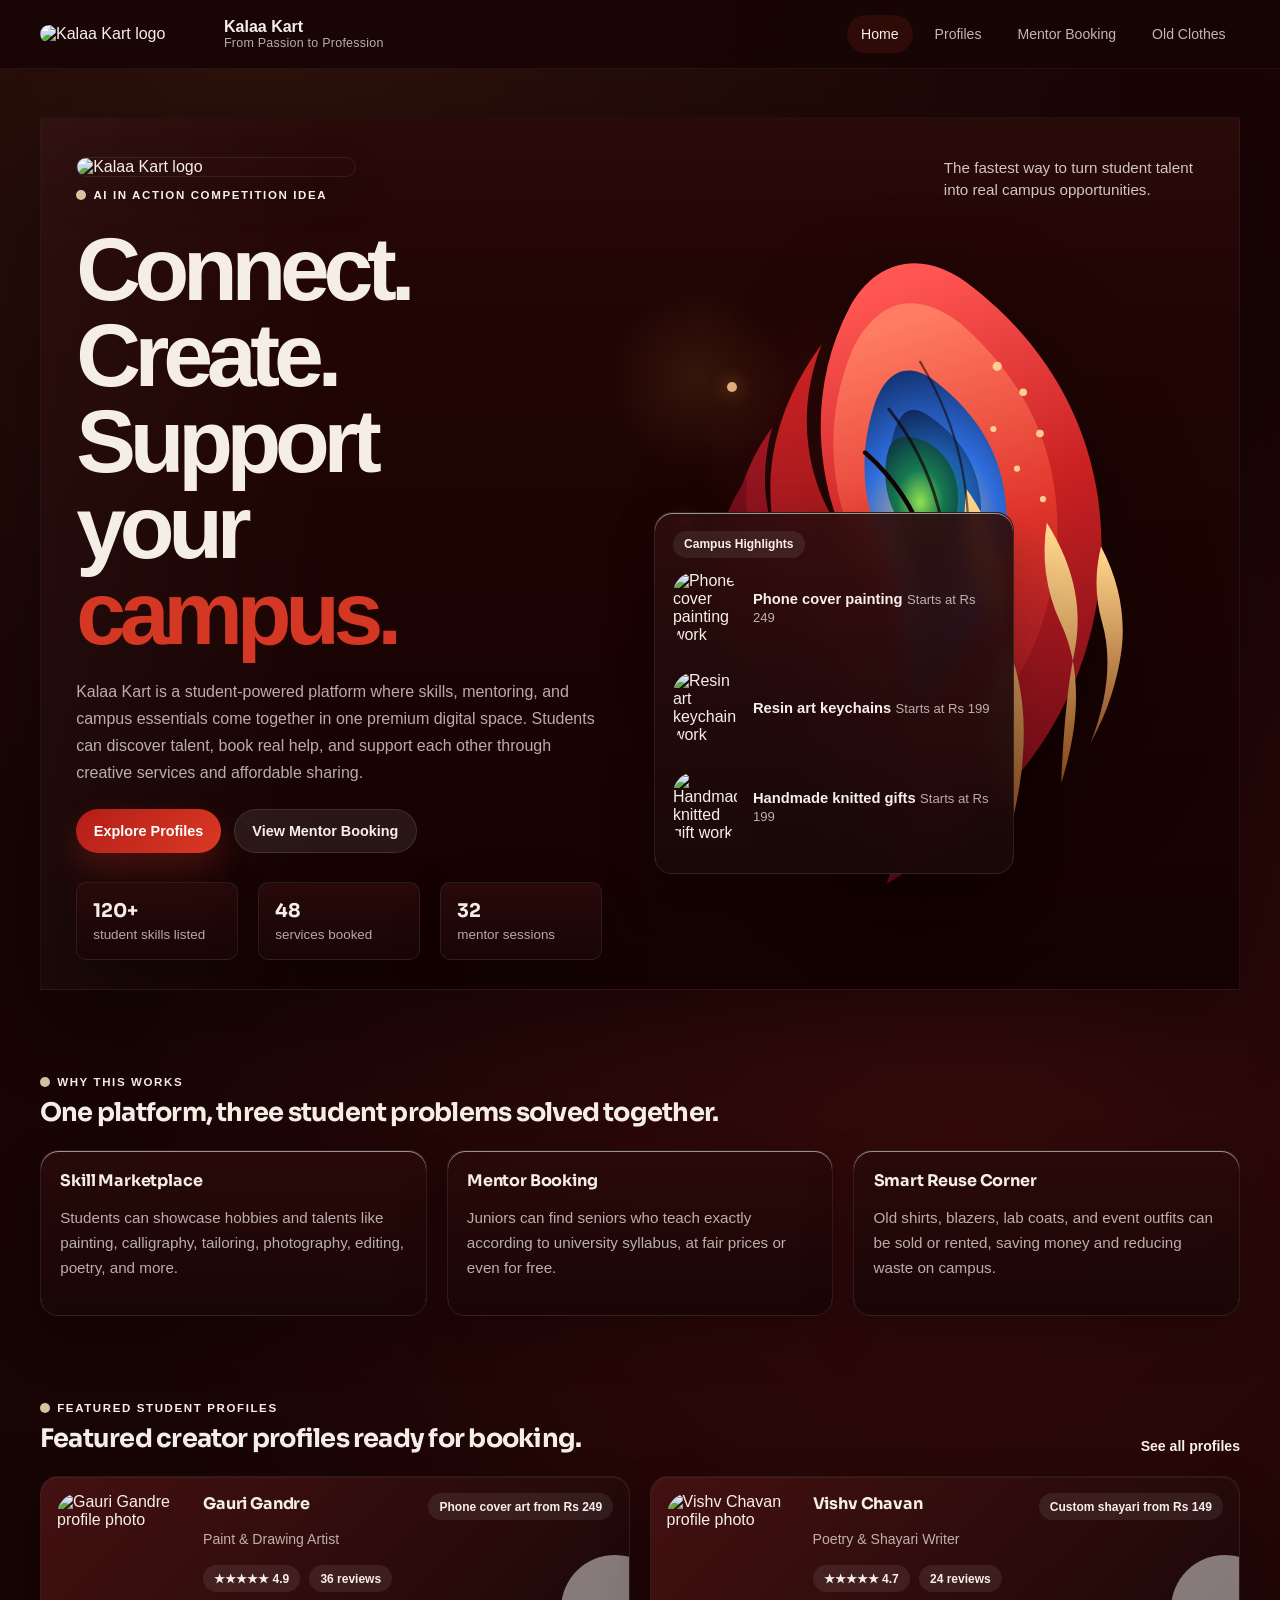
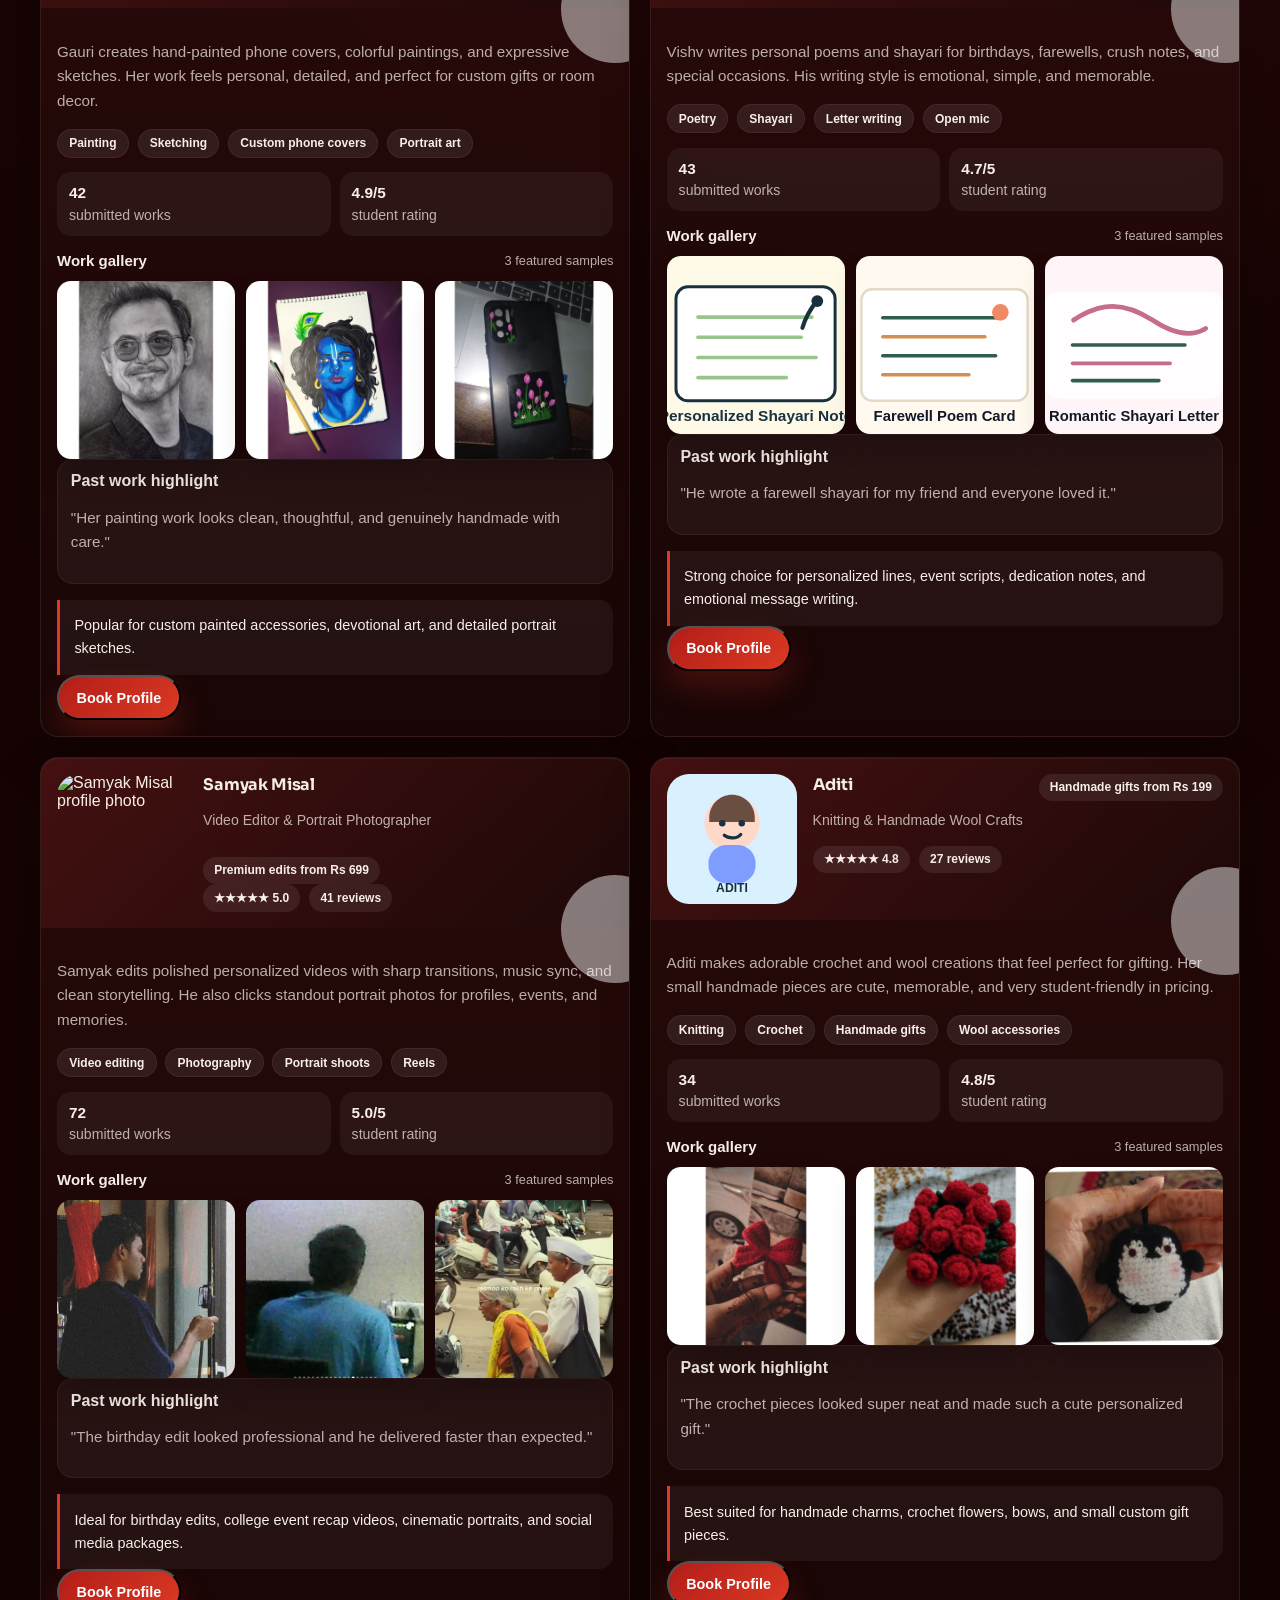
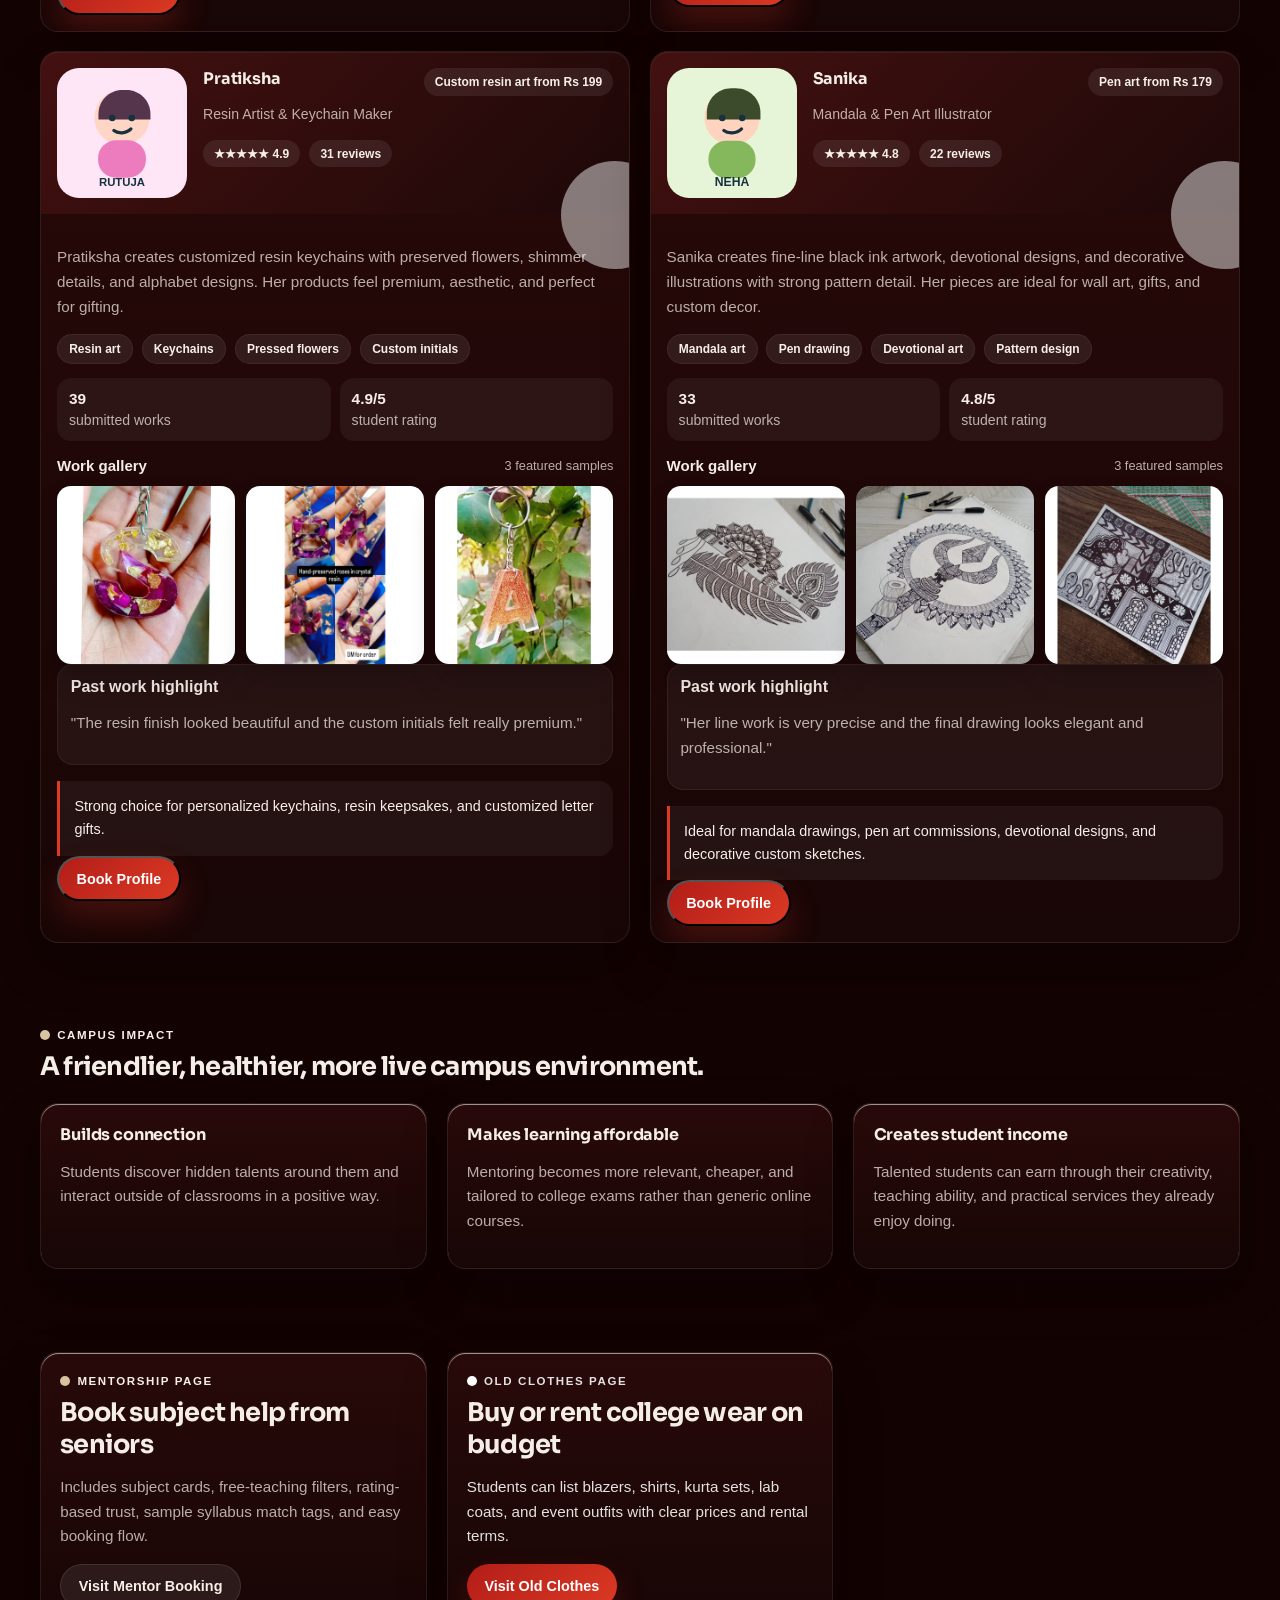
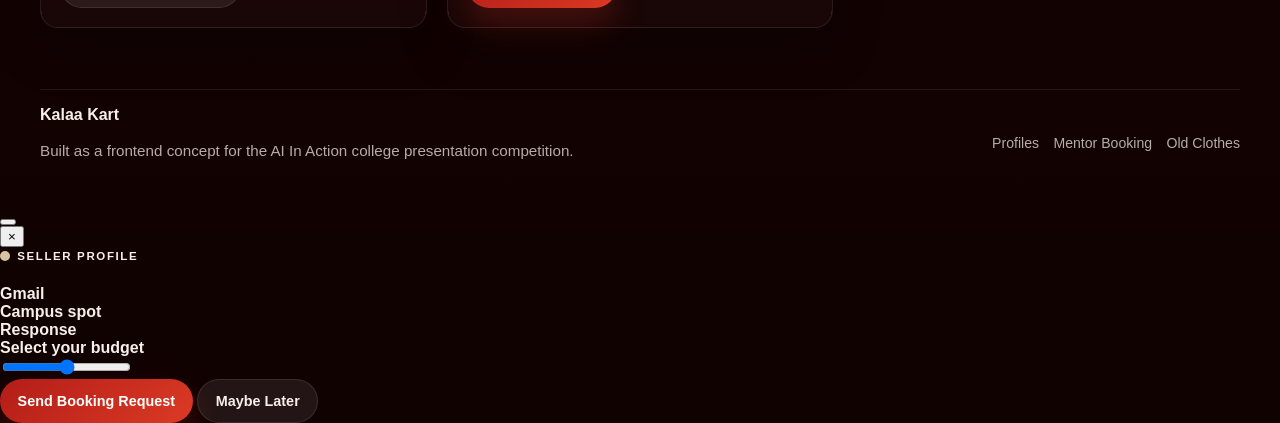
==== commit 5fe43947: "Replace avatar images with artwork images" ====
--- a/index.html
+++ b/index.html
@@ -3,7 +3,7 @@
 <head>
   <meta charset="UTF-8">
   <meta name="viewport" content="width=device-width, initial-scale=1.0">
-  <title>KalaKart | AI in Action</title>
+  <title>Kalaa Kart | AI in Action</title>
   <link rel="preconnect" href="https://fonts.googleapis.com">
   <link rel="preconnect" href="https://fonts.gstatic.com" crossorigin>
   <link href="https://fonts.googleapis.com/css2?family=Outfit:wght@300;400;500;600;700;800&family=Sora:wght@400;600;700&display=swap" rel="stylesheet">
@@ -13,9 +13,9 @@
   <header class="site-header">
     <div class="container nav-shell">
       <a class="brand" href="index.html">
-        <img class="brand-logo" src="assets/images/main_logo.jpeg" alt="KalaKart logo">
+        <img class="brand-logo" src="assets/images/main_logo_final.jpeg" alt="Kalaa Kart logo">
         <span>
-          <strong>KalaKart</strong>
+          <strong>Kalaa Kart</strong>
           <small>From Passion to Profession</small>
         </span>
       </a>
@@ -33,7 +33,7 @@
       <div class="container hero-frame">
         <div class="hero-topline">
           <div class="hero-brand-block">
-            <img class="hero-logo-badge" src="assets/images/main_logo.jpeg" alt="KalaKart logo">
+            <img class="hero-logo-badge" src="assets/images/main_logo_final.jpeg" alt="Kalaa Kart logo">
             <span class="eyebrow">AI In Action Competition Idea</span>
           </div>
           <p>The fastest way to turn student talent into real campus opportunities.</p>
@@ -49,7 +49,7 @@
               <span>campus.</span>
             </h1>
             <p>
-              KalaKart is a student-powered platform where skills, mentoring, and campus essentials come together in one premium digital space. Students can discover talent, book real help, and support each other through creative services and affordable sharing.
+              Kalaa Kart is a student-powered platform where skills, mentoring, and campus essentials come together in one premium digital space. Students can discover talent, book real help, and support each other through creative services and affordable sharing.
             </p>
             <div class="hero-actions">
               <a class="button button-primary" href="profiles.html">Explore Profiles</a>
@@ -78,21 +78,21 @@
             <div class="mockup-card hero-floating-card">
               <div class="mockup-chip">Campus Highlights</div>
               <div class="mockup-item">
-                <img src="assets/images/avatars/gauri.svg" alt="Gauri Gandre portrait">
+                <img src="assets/images/works/Phonecoverpainting.jpeg" alt="Phone cover painting work">
                 <div>
                   <strong>Phone cover painting</strong>
                   <span>Starts at Rs 249</span>
                 </div>
               </div>
               <div class="mockup-item">
-                <img src="assets/images/avatars/rutuja.svg" alt="Pratiksha portrait">
+                <img src="assets/images/works/Resinartkeychains.jpeg" alt="Resin art keychain work">
                 <div>
                   <strong>Resin art keychains</strong>
                   <span>Starts at Rs 199</span>
                 </div>
               </div>
               <div class="mockup-item">
-                <img src="assets/images/avatars/aditi.svg" alt="Aditi portrait">
+                <img src="assets/images/works/Handmadeknittedgifts.jpeg" alt="Handmade knitted gift work">
                 <div>
                   <strong>Handmade knitted gifts</strong>
                   <span>Starts at Rs 199</span>
@@ -129,7 +129,7 @@
       <div class="section-heading inline-heading">
         <div>
           <span class="eyebrow">Featured Student Profiles</span>
-          <h2>These four profiles should pop on the main page.</h2>
+          <h2>Featured creator profiles ready for booking.</h2>
         </div>
         <a class="text-link" href="profiles.html">See all profiles</a>
       </div>
@@ -176,7 +176,7 @@
   <footer class="site-footer">
     <div class="container footer-shell">
       <div>
-        <strong>KalaKart</strong>
+        <strong>Kalaa Kart</strong>
         <p>Built as a frontend concept for the AI In Action college presentation competition.</p>
       </div>
       <div class="footer-links">
